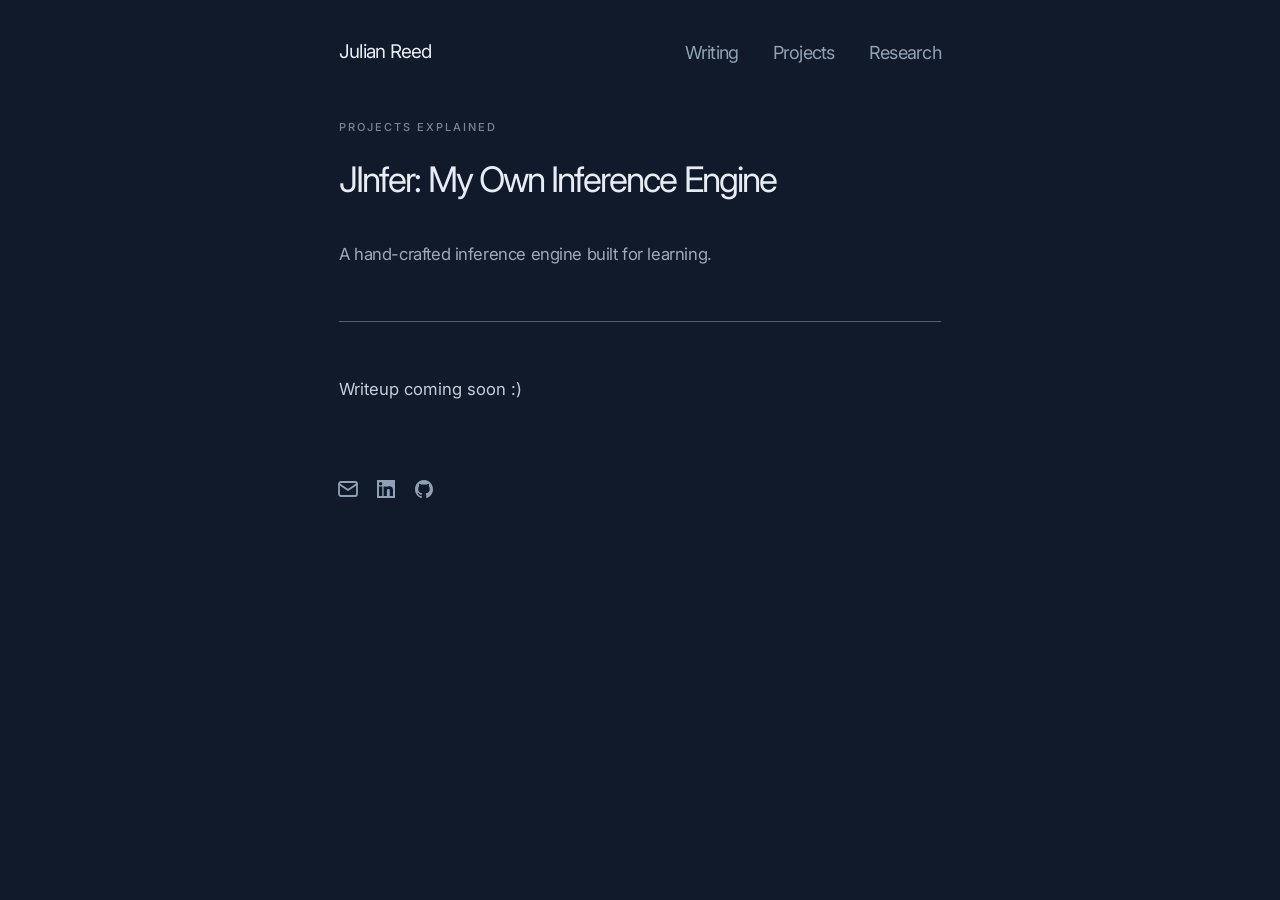
==== jinfer.html @ f8c4f3f0 "add jinfer article page, placeholder contents for now" ====
<!doctype html>
<html lang="en">
<head>
<meta charset="UTF-8">
<meta name="viewport" content="width=device-width, initial-scale=1.0">
<meta name="description" content="JInfer: My Own Inference Engine by Julian Reed.">
<title>JInfer: My Own Inference Engine — Julian Reed</title>
<link rel="icon" type="image/jpeg" href="/public/favicon-light.jpg" media="(prefers-color-scheme: light)">
<link rel="icon" type="image/jpeg" href="/public/favicon-dark.jpg" media="(prefers-color-scheme: dark)">
<link rel="stylesheet" href="/styles.css">
</head>
<body class="inner-page article-page">
<header class="site-header shell">
<a class="wordmark" href="/">Julian Reed</a>
<nav class="site-nav" aria-label="Primary navigation">
<a href="/">Home</a>
<a href="/projects.html">Projects</a>
<a href="/research.html">Research</a>
<a href="/writing.html">Writing</a>
</nav>
</header>
<main class="article shell">
<article>
<div class="article-kicker">PROJECTS EXPLAINED</div>
<h1>JInfer: My Own Inference Engine</h1>
<p class="article-dek">A hand-crafted inference engine built for learning.</p>
<div class="article-rule"></div>
<div class="article-body">
<p>Writeup coming soon :)</p>
</div>
</article>
</main>
<footer class="site-footer shell">
<div class="social-links" aria-label="Social links">
<a href="mailto:julianreedpro@gmail.com" aria-label="Email Julian Reed">
<svg aria-hidden="true" viewBox="0 0 24 24" fill="none" stroke="currentColor" stroke-width="1.8" stroke-linecap="round" stroke-linejoin="round"><rect x="3" y="5" width="18" height="14" rx="2"/><path d="m3 7 9 6 9-6"/></svg>
</a>
<a href="https://www.linkedin.com/in/juliantreed/" aria-label="LinkedIn profile">
<svg aria-hidden="true" viewBox="0 0 24 24" fill="currentColor"><path d="M5.2 8.1H2.1V21h3.1V8.1ZM3.65 3A1.85 1.85 0 1 0 3.65 6.7 1.85 1.85 0 0 0 3.65 3ZM21.9 13.6c0-3.88-2.07-5.69-4.83-5.69-2.23 0-3.22 1.23-3.78 2.09V8.1h-3.1V21h3.1v-6.39c0-1.68.32-3.31 2.4-3.31 2.05 0 2.08 1.93 2.08 3.42V21h3.1v-7.4Z"/></svg>
</a>
<a href="https://github.com/julian-reed" aria-label="GitHub profile">
<svg aria-hidden="true" viewBox="0 0 24 24" fill="currentColor"><path d="M12 2.5a9.5 9.5 0 0 0-3 18.51c.48.09.65-.21.65-.46v-1.67c-2.64.58-3.2-1.12-3.2-1.12-.43-1.1-1.05-1.4-1.05-1.4-.86-.59.07-.58.07-.58.95.07 1.45.98 1.45.98.85 1.45 2.23 1.03 2.78.79.09-.62.33-1.03.6-1.27-2.11-.24-4.33-1.05-4.33-4.7 0-1.04.37-1.88.98-2.54.34.3.64.87.64 1.76v2.61c0 .25.17.55.66.46A9.5 9.5 0 0 0 12 2.5Z"/></svg>
</a>
</div>
</footer>
</body>
</html>
---- styles.css ----
@import url('https://fonts.googleapis.com/css2?family=Inter:wght@400;500;800&display=swap');

:root { --ink:#e7edf5; --muted:#91a1b5; --line:#29384c; --paper:#101a2a; --accent:#c7d4e5; }
* { box-sizing:border-box; }
html { background:var(--paper); color:var(--ink); overflow-y:scroll; }
body { margin:0; min-width:320px; font-family:'Inter', Arial, sans-serif; font-size:13.75px; line-height:1.5; background:var(--paper); }
a { color:inherit; text-decoration:none; }
a:focus-visible { outline:2px solid var(--ink); outline-offset:5px; }
.home-copy a { text-decoration:underline; text-decoration-thickness:1px; text-underline-offset:2px; }
.shell { width:min(602px, calc(100% - 120px)); margin-inline:auto; }
.site-header { display:flex; align-items:center; justify-content:space-between; padding-top:38px; }
.wordmark { font-size:18.90625px; letter-spacing:-.04em; }
.site-nav { display:flex; gap:34px; color:var(--muted); font-size:18.046875px; letter-spacing:-.04em; }
.site-nav a[href="/"] { display:none; }
.site-nav a[href="/writing.html"] { order:1; }
.site-nav a[href="/projects.html"] { order:2; }
.site-nav a[href="/research.html"] { order:3; }
.site-nav a:hover { color:var(--ink); }
.home { padding-top:45.33px; padding-bottom:51px; }
.home-image { width:100%; max-width:100%; margin:0 auto; }
.home-image img { display:block; width:100%; aspect-ratio:1.77 / 1; object-fit:cover; }
.home-copy { max-width:100%; padding-top:42px; color:#cbd8e8; font-size:14.4375px; line-height:1.48; letter-spacing:-.025em; }
.home-copy p { margin:0 0 38px; }
.home-copy p:last-child { margin-bottom:0; }
.site-footer { display:flex; justify-content:flex-start; color:var(--muted); font-size:10.3125px; padding-bottom:30px; }
.social-links { display:flex; align-items:center; gap:20px; }
.social-links a { display:flex; color:var(--muted); }
.social-links { flex-direction:row; flex-wrap:nowrap; }
.social-links svg { width:18px; height:18px; }
.social-links a[href^="mailto:"] svg { transform:scale(1.33); }
.social-links a[href="https://www.linkedin.com/in/juliantreed/"] { width:18px; height:18px; background-color:currentColor; -webkit-mask:url('/linkedin_svg.svg') center / contain no-repeat; mask:url('/linkedin_svg.svg') center / contain no-repeat; }
.social-links a[href="https://www.linkedin.com/in/juliantreed/"] { -webkit-mask-size:165%; mask-size:165%; }
.social-links a[href="https://www.linkedin.com/in/juliantreed/"] svg { display:none; }
.social-links a[href="https://github.com/julian-reed"] { width:18px; height:18px; background-color:currentColor; -webkit-mask:url('/github%20svg.svg') center / contain no-repeat; mask:url('/github%20svg.svg') center / contain no-repeat; }
.social-links a[href="https://github.com/julian-reed"] svg { display:none; }
.social-links a:hover { color:var(--ink); }
.page { padding-top:45.33px; padding-bottom:58.5px; max-width:100%; }
.page-intro { display:grid; grid-template-columns:1fr 2fr; gap:30px; padding-bottom:54px; border-bottom:1px solid var(--line); }
.inner-page .page-intro { border-bottom:1px solid rgb(231 237 245 / 50%); }
.page-intro > * { display:none; }
.inner-page .page-intro { display:block; }
.inner-page .page-intro { display:none; }
.page-intro::before { color:#cbd8e8; font-size:14.4375px; line-height:1.48; letter-spacing:-.025em; }
.projects-page .page-intro::before { content:"Some of the fun things I've worked on!"; }
.writing-page .page-intro::before { content:"Technical breakdowns of various things I find interesting. A lot of inference related content coming soon!"; }
.research-page .page-intro::before { content:"Formal publications I've contributed to."; }
.research-page .page-intro::after { content:"* indicates equal contribution"; display:block; color:var(--muted); font-size:12.890625px; line-height:1.48; margin-top:4px; }
h1, h2 { font-weight:400; letter-spacing:-.055em; }
h1 { font-size:clamp(29.21875px, 4.296875vw, 44.6875px); margin:0; }
.intro-copy { color:#b8c7d9; font-size:12.890625px; line-height:1.7; max-width:500px; margin:28px 0 0; }
.entries { margin-top:0; }
.entry { display:grid; grid-template-columns:150px 1fr; gap:30px; min-height:150px; padding:0; border-bottom:1px solid var(--line); align-items:center; }
.inner-page .entry { border-bottom:1px solid rgb(231 237 245 / 50%); }
.inner-page .entry:last-child { border-bottom:0; }
.entry-year { color:var(--muted); font-size:10.3125px; padding-top:4px; }
.entry-image { width:150px; height:150px; margin:8px 0; justify-self:center; align-self:center; }
.placeholder-image { display:flex; align-items:center; justify-content:center; color:var(--muted); font-size:10.3125px; text-align:center; }
.logo-image { width:75px; height:75px; }
.mamba-image { width:112.5px; height:112.5px; }
.image-expand { display:block; width:100%; height:100%; padding:0; border:0; background:none; cursor:zoom-in; }
.entry-image img { display:block; width:100%; height:100%; aspect-ratio:1; object-fit:cover; }
.logo-image img { object-fit:contain; }
.image-modal { position:fixed; inset:0; z-index:10; display:flex; align-items:center; justify-content:center; padding:5vh 5vw; background:rgb(16 26 42 / 92%); }
.image-modal[hidden] { display:none; }
.image-modal img { max-width:90vw; max-height:90vh; object-fit:contain; }
.image-modal-close { position:absolute; top:18px; right:24px; color:var(--ink); border:0; background:transparent; font:inherit; font-size:40px; line-height:1; cursor:pointer; }
body.modal-open { overflow:hidden; }
.entry h2 { font-size:17.1875px; line-height:1.25; margin:0 0 9px; }
.entry-title-link { text-decoration:underline; text-decoration-thickness:1px; text-underline-offset:4px; }
.entry-title-link:hover { color:var(--accent); }
.entry p { color:#aebed2; max-width:520px; margin:0; line-height:1.7; font-size:12.890625px; }
.entry-meta { color:var(--muted); font-size:10.3125px; margin-top:12px; }
.entry-meta a + a { margin-left:4ch; }
.research-page .entry { grid-template-columns:1fr; padding:24px 0; }
.research-page .entry-year { display:none; }
.research-page .entry > div:last-child { display:flex; flex-direction:column; }
.research-page .entry h2 { order:1; }
.research-page .entry-meta { order:2; margin-top:0; margin-bottom:12px; }
.research-page .entry-meta { font-size:12.890625px; }
.research-page .entry-code { order:4; margin-top:12px; margin-bottom:0; font-size:10.3125px; }
.research-page .entry-meta b { font-weight:800; }
.research-page .entry p { order:3; }
.article { padding-top:53px; padding-bottom:78px; }
.article article { max-width:100%; }
.article-kicker { color:#7b8496; font-size:11px; font-weight:500; letter-spacing:.18em; }
.article h1 { color:#e7edf5; font-size:35.1875px; line-height:1.12; margin:24.5px 0 42px; }
.article-dek { color:#9da9ba; font-size:16.6875px; line-height:1.48; letter-spacing:-.025em; max-width:100%; margin:0; }
.article-rule { border-top:1px solid rgb(231 237 245 / 32%); margin:55px 0; }
.article-body { max-width:100%; color:#c4cfdd; font-size:16.6875px; line-height:1.5; letter-spacing:0; }
.article-body p { margin:0 0 28px; }
.article-body p:last-child { margin-bottom:0; }
@media (max-width:700px) { .article { padding-top:38px; padding-bottom:58px; } .article h1 { margin:24.5px 0 30px; } .article-rule { margin:42px 0 54px; } }
@media (max-width:700px) { .shell { width:min(100% - 45px, 1024px); } .site-header { align-items:flex-start; gap:22px; } .wordmark, .site-nav { font-size:17.1875px; } .site-nav { gap:18px; flex-wrap:wrap; justify-content:flex-end; } .home { padding-top:36px; padding-bottom:45px; } .home-copy { padding-top:38px; font-size:15.125px; } .page-intro::before { font-size:15.125px; } .home-copy p { margin-bottom:38px; } .site-footer { margin-top:20px; } .page { padding-top:36px; padding-bottom:58.5px; } .page-intro { grid-template-columns:1fr; gap:12px; padding-bottom:42px; } .intro-copy { margin-top:10px; } .entry { grid-template-columns:1fr; gap:8px; } .projects-page .entry-image { width:150px; } .projects-page .logo-image { width:75px; height:75px; } .projects-page .mamba-image { width:112.5px; height:112.5px; } .research-page .entry { grid-template-columns:1fr; gap:14px; } .research-page .entry-year { width:100%; height:180px; } }
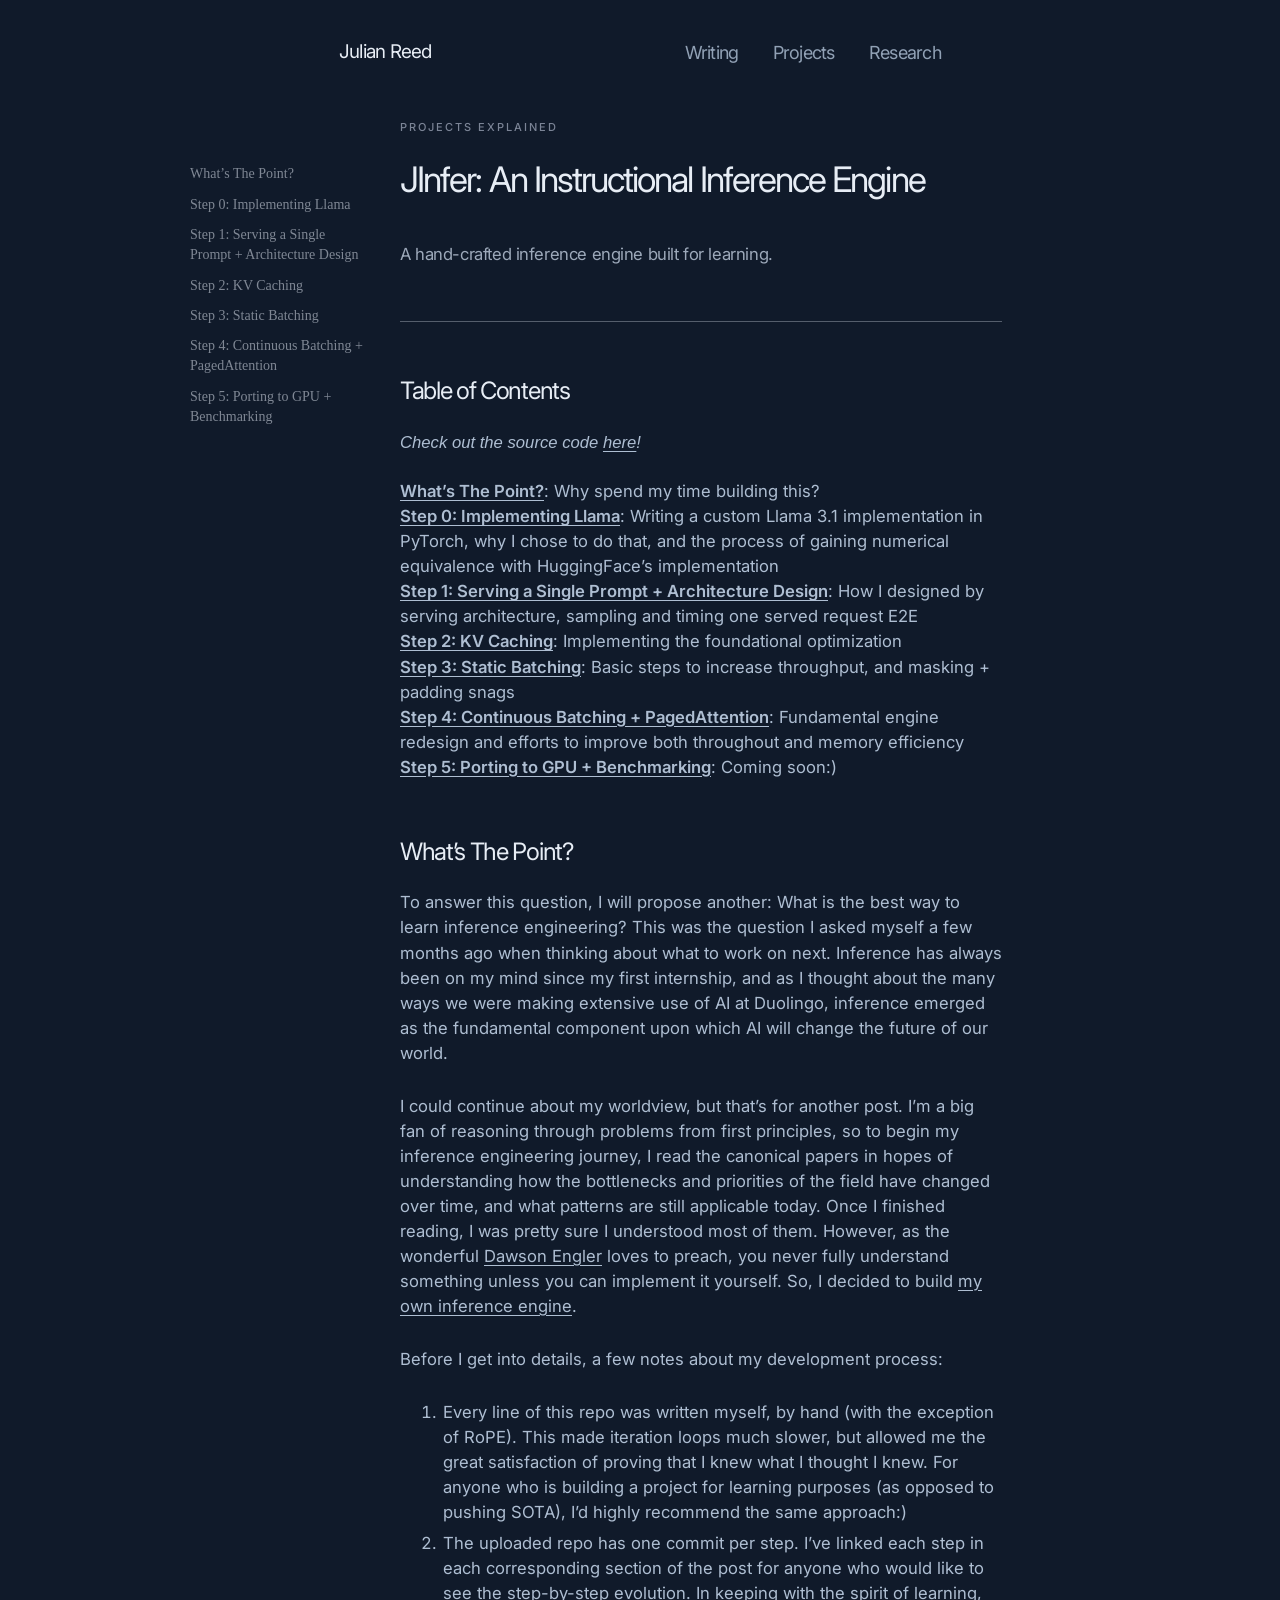
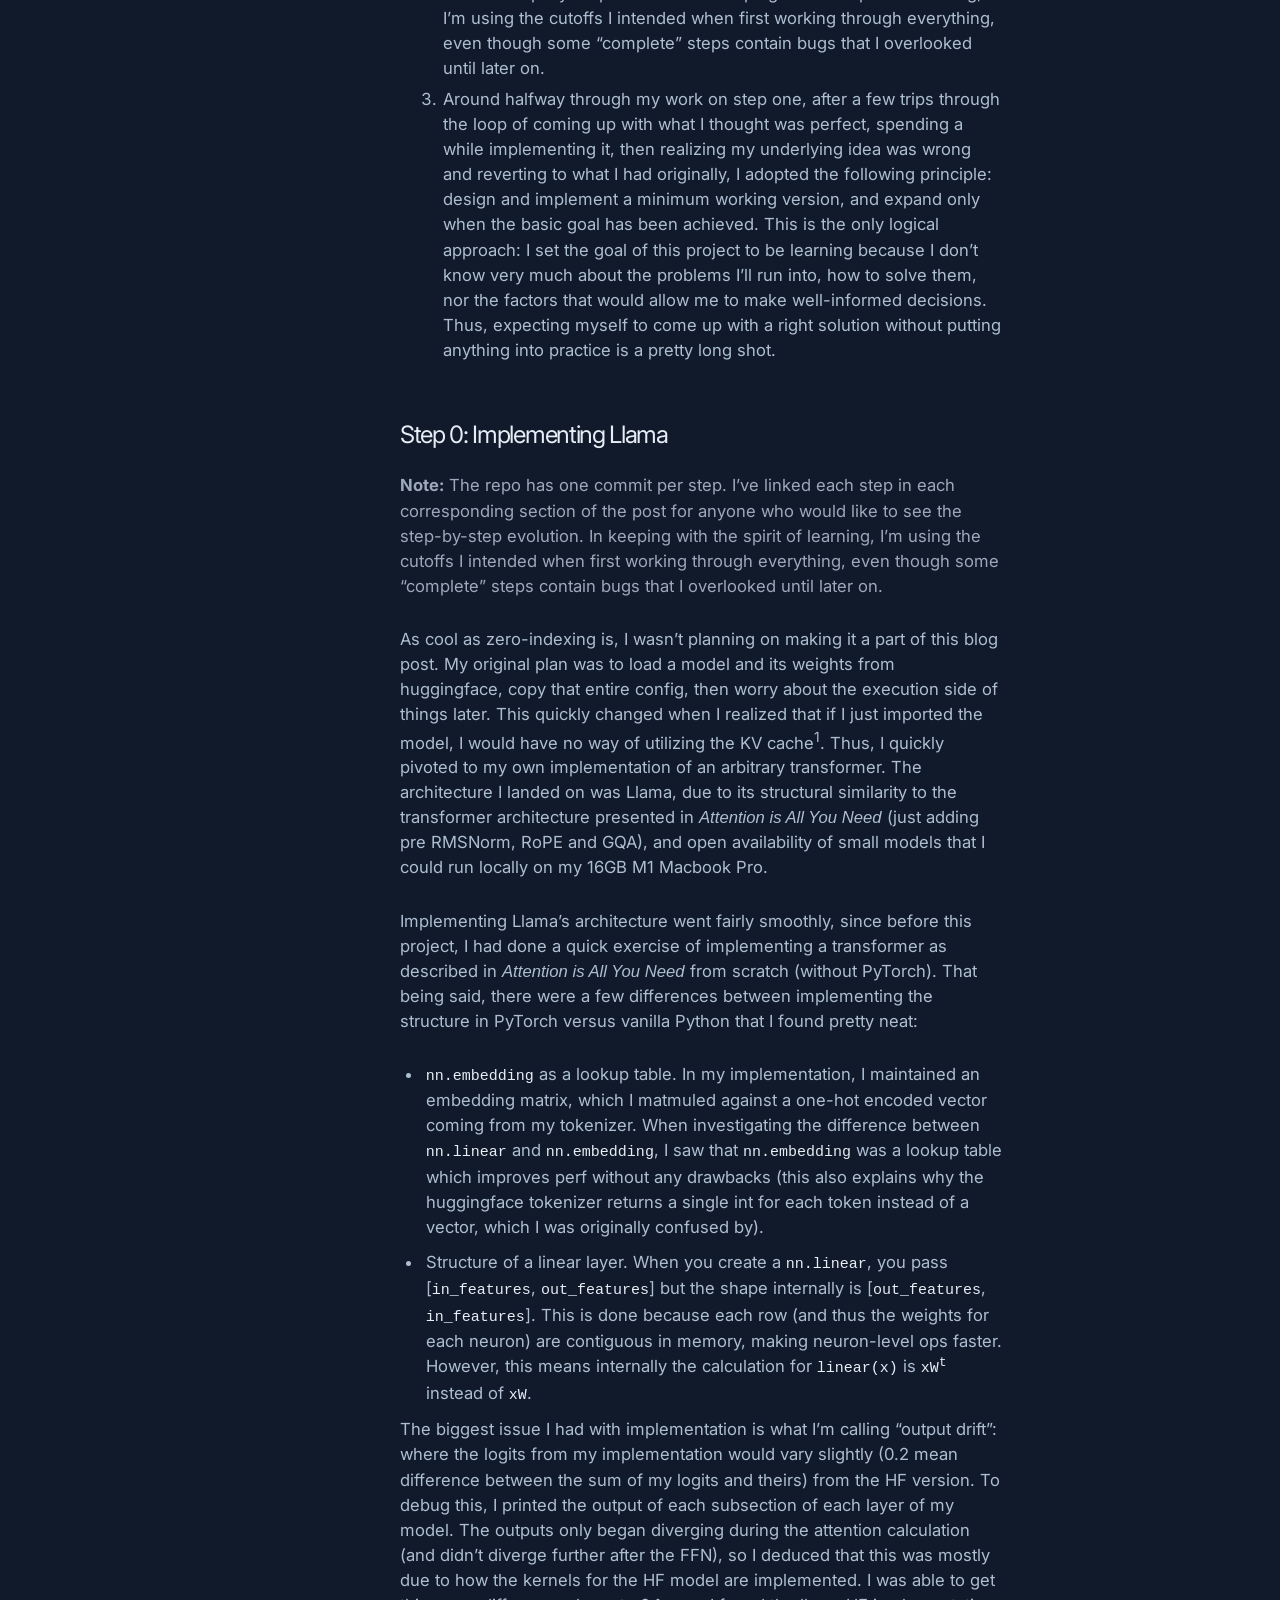
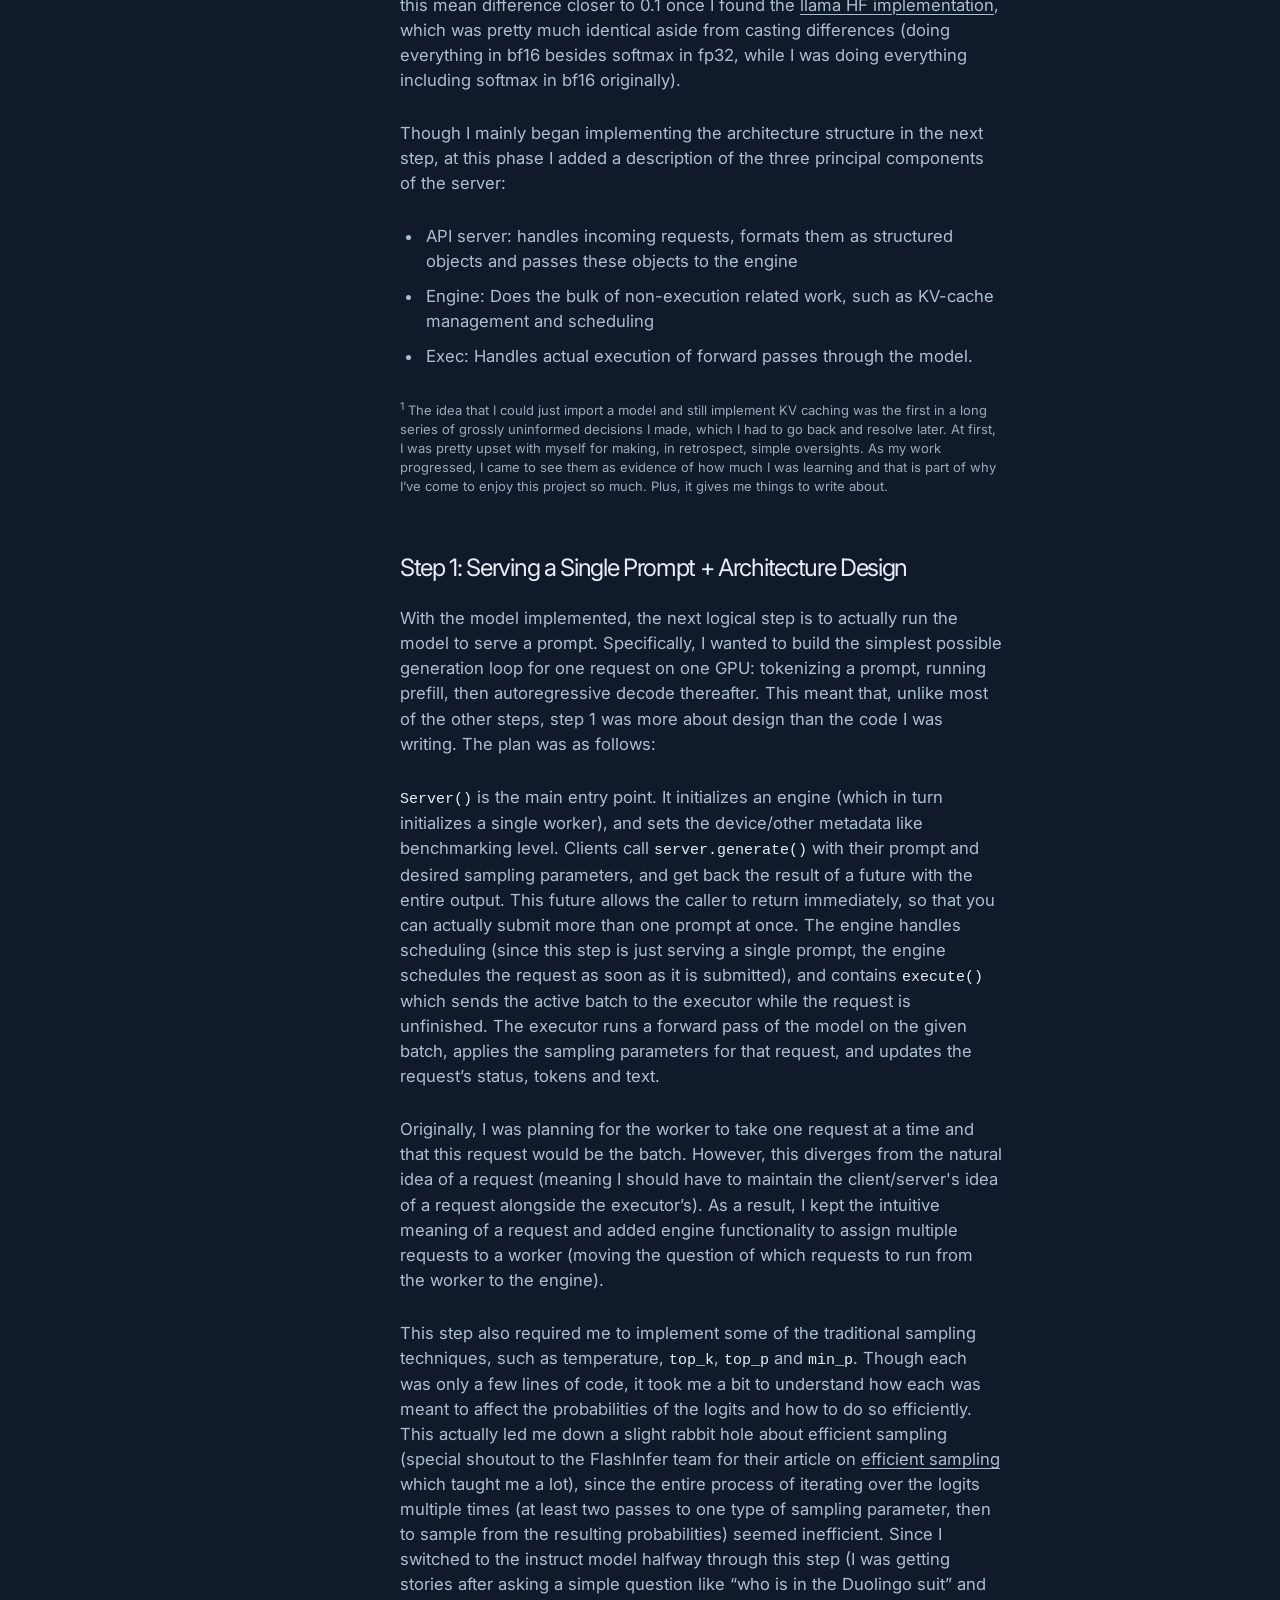
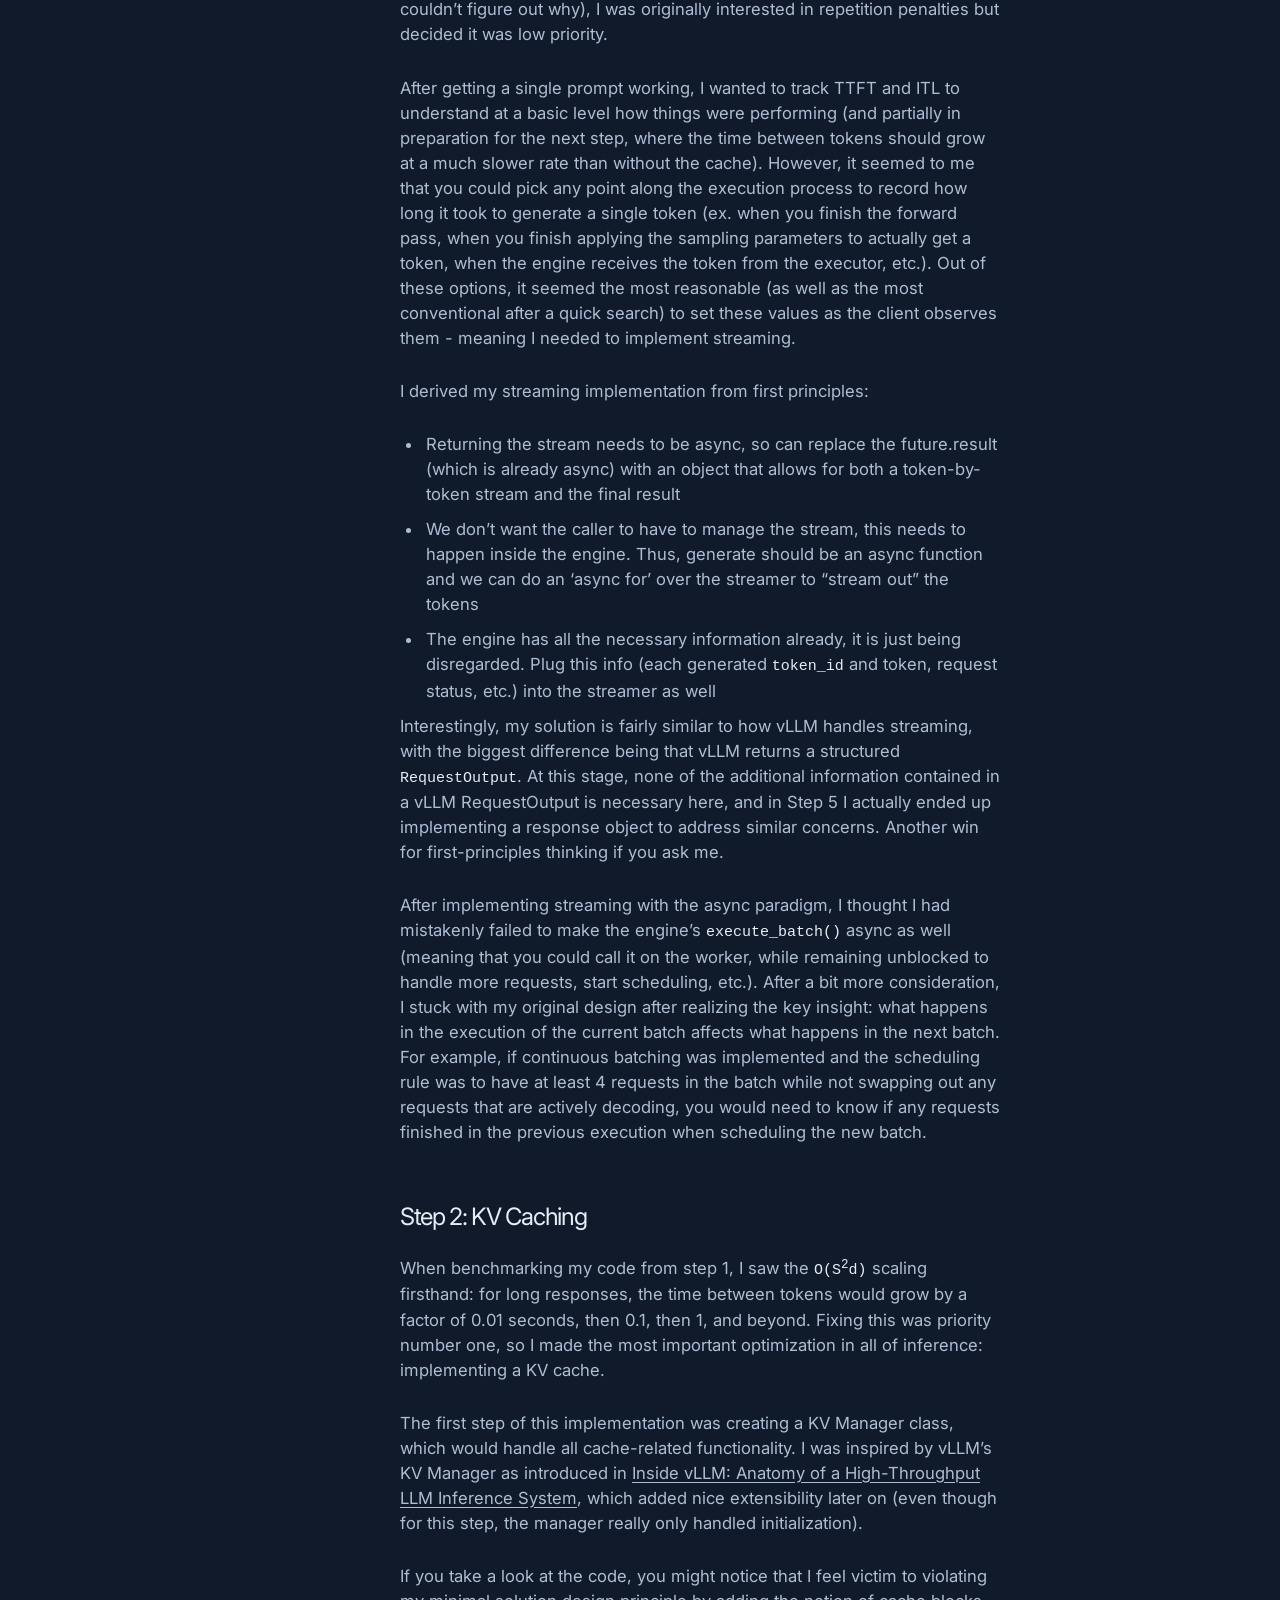
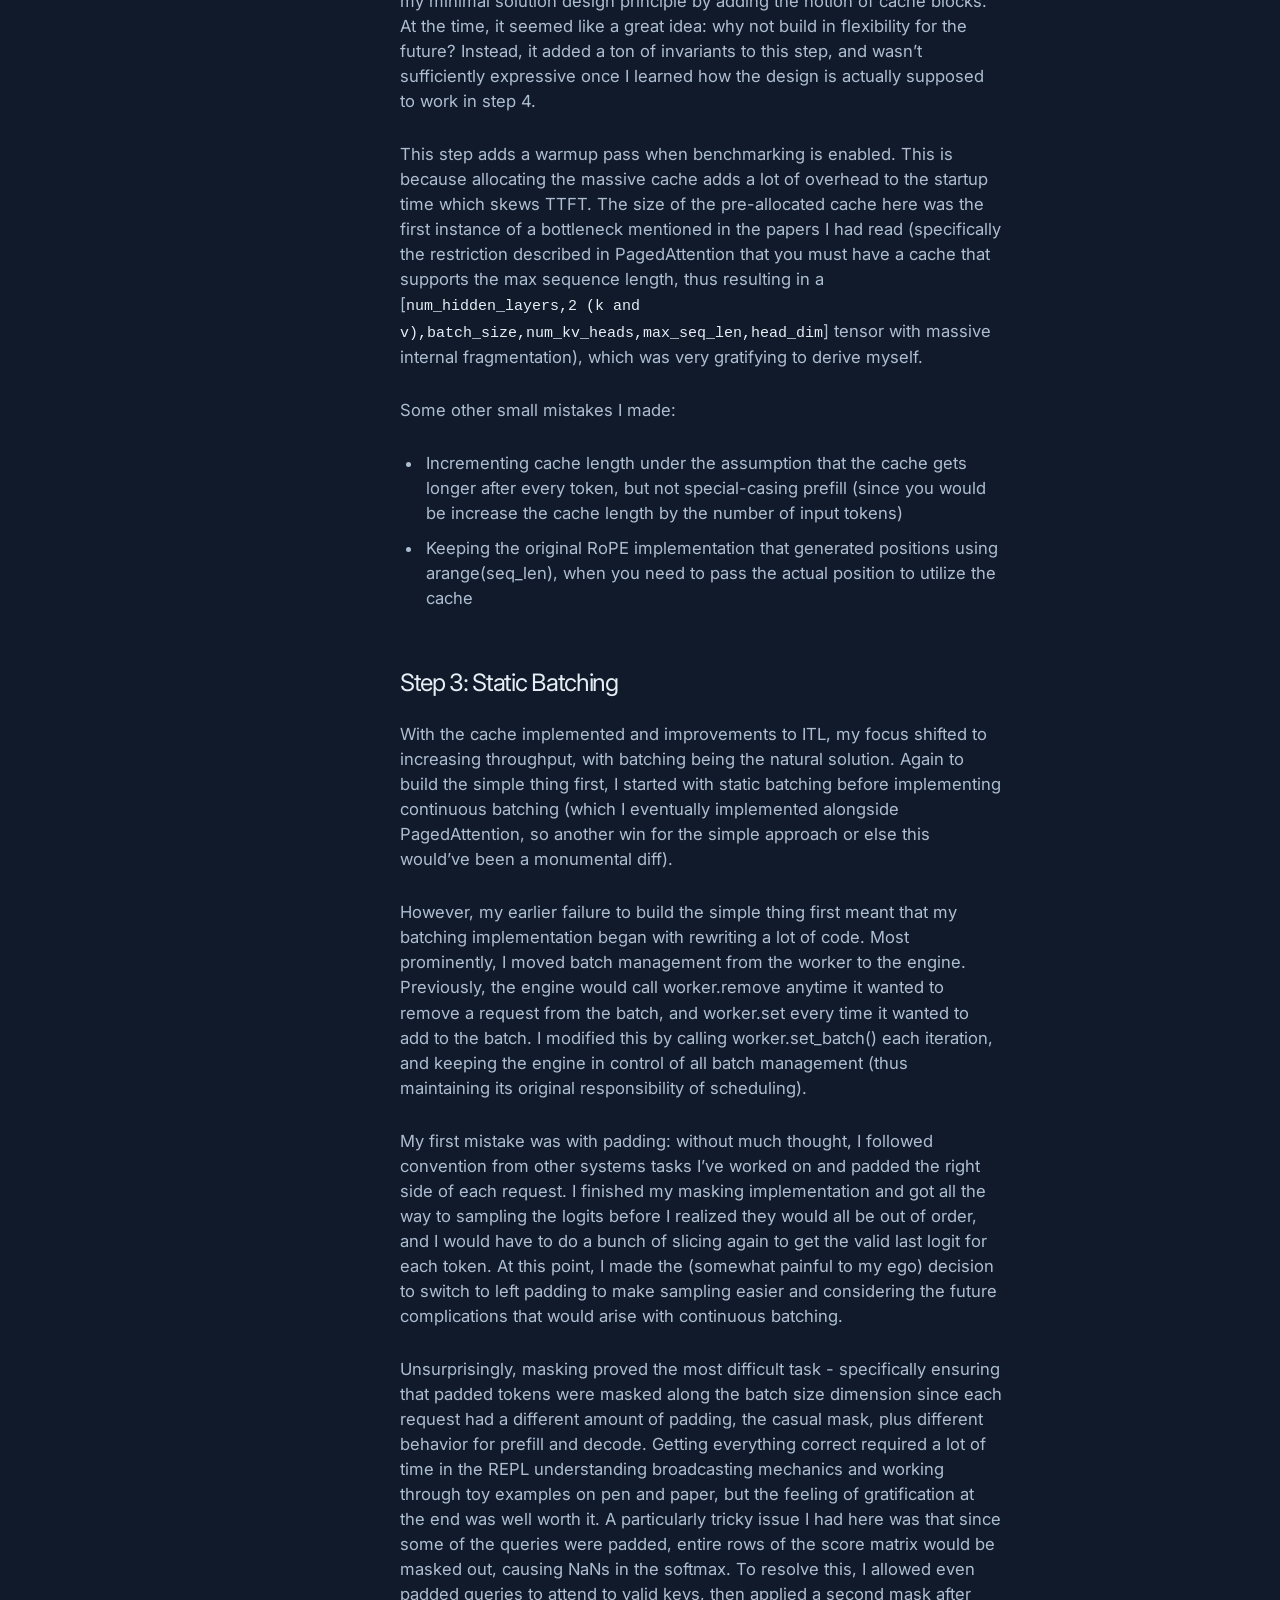
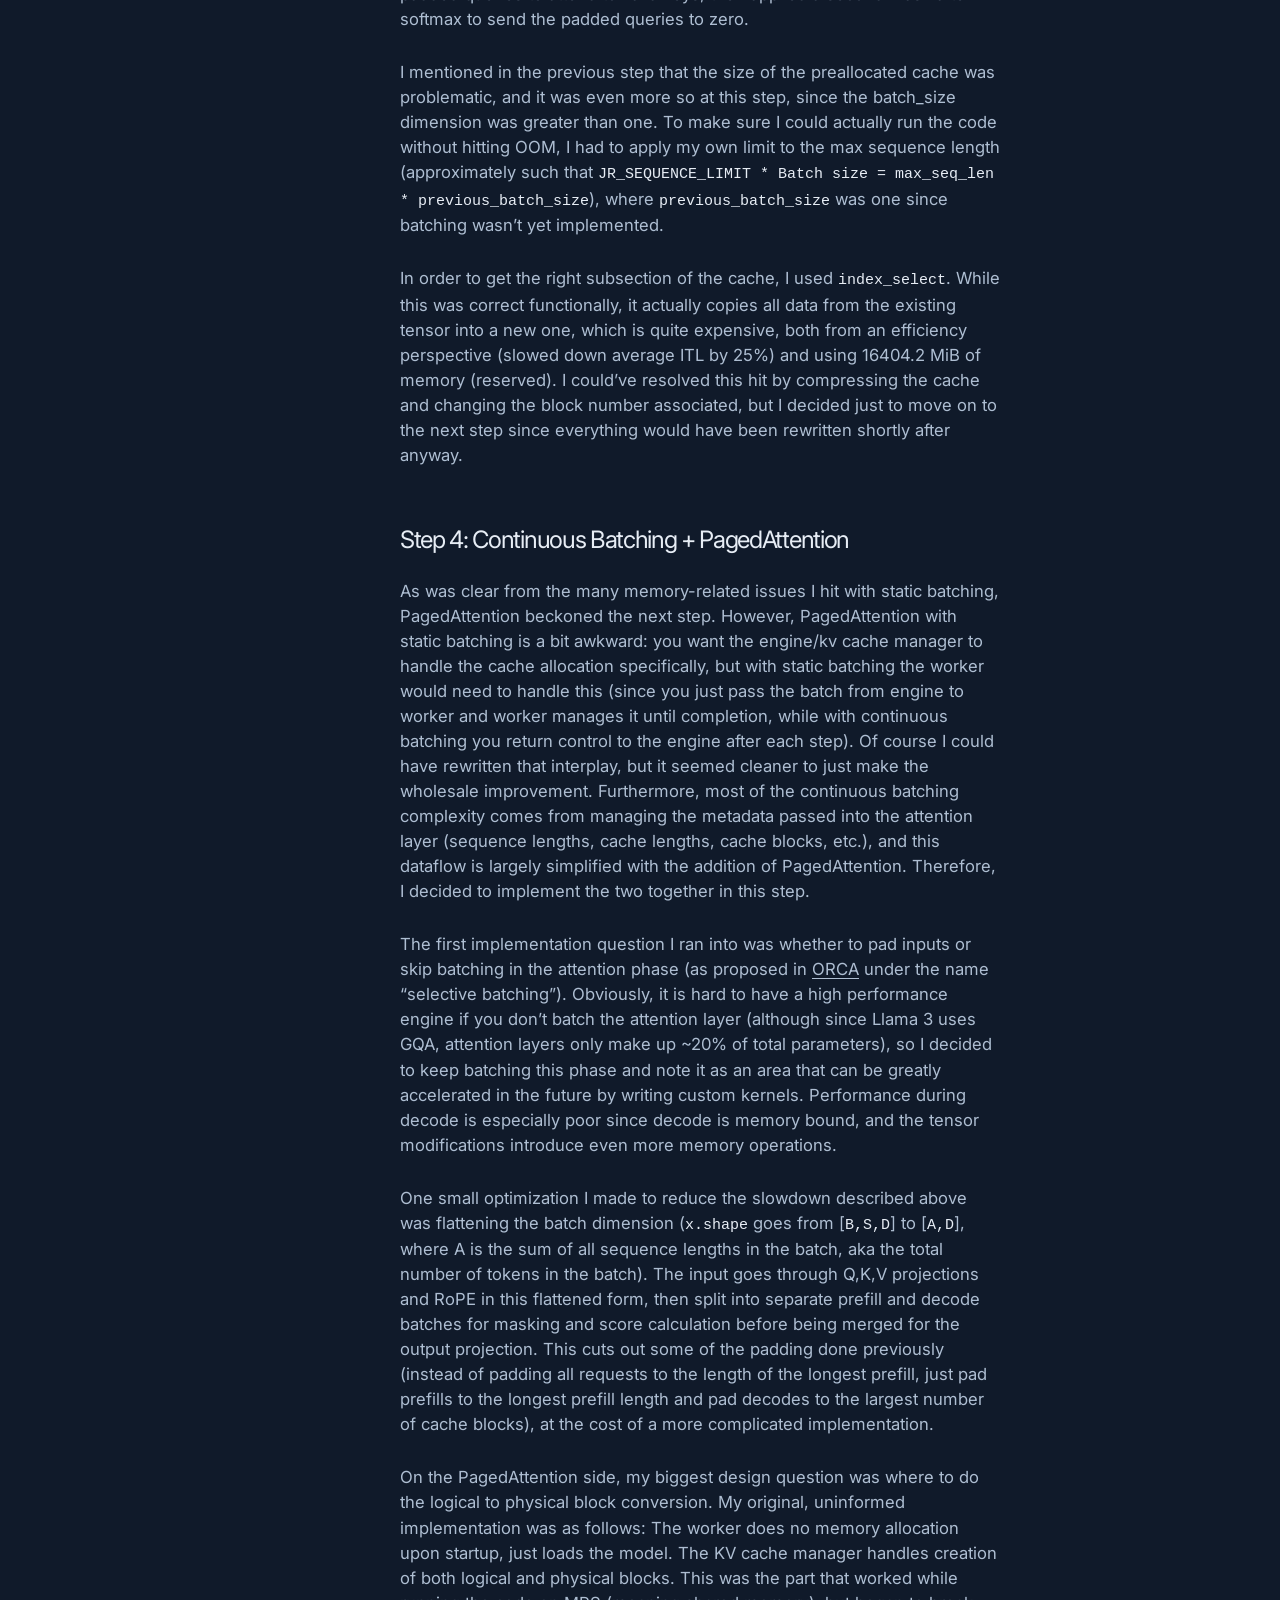
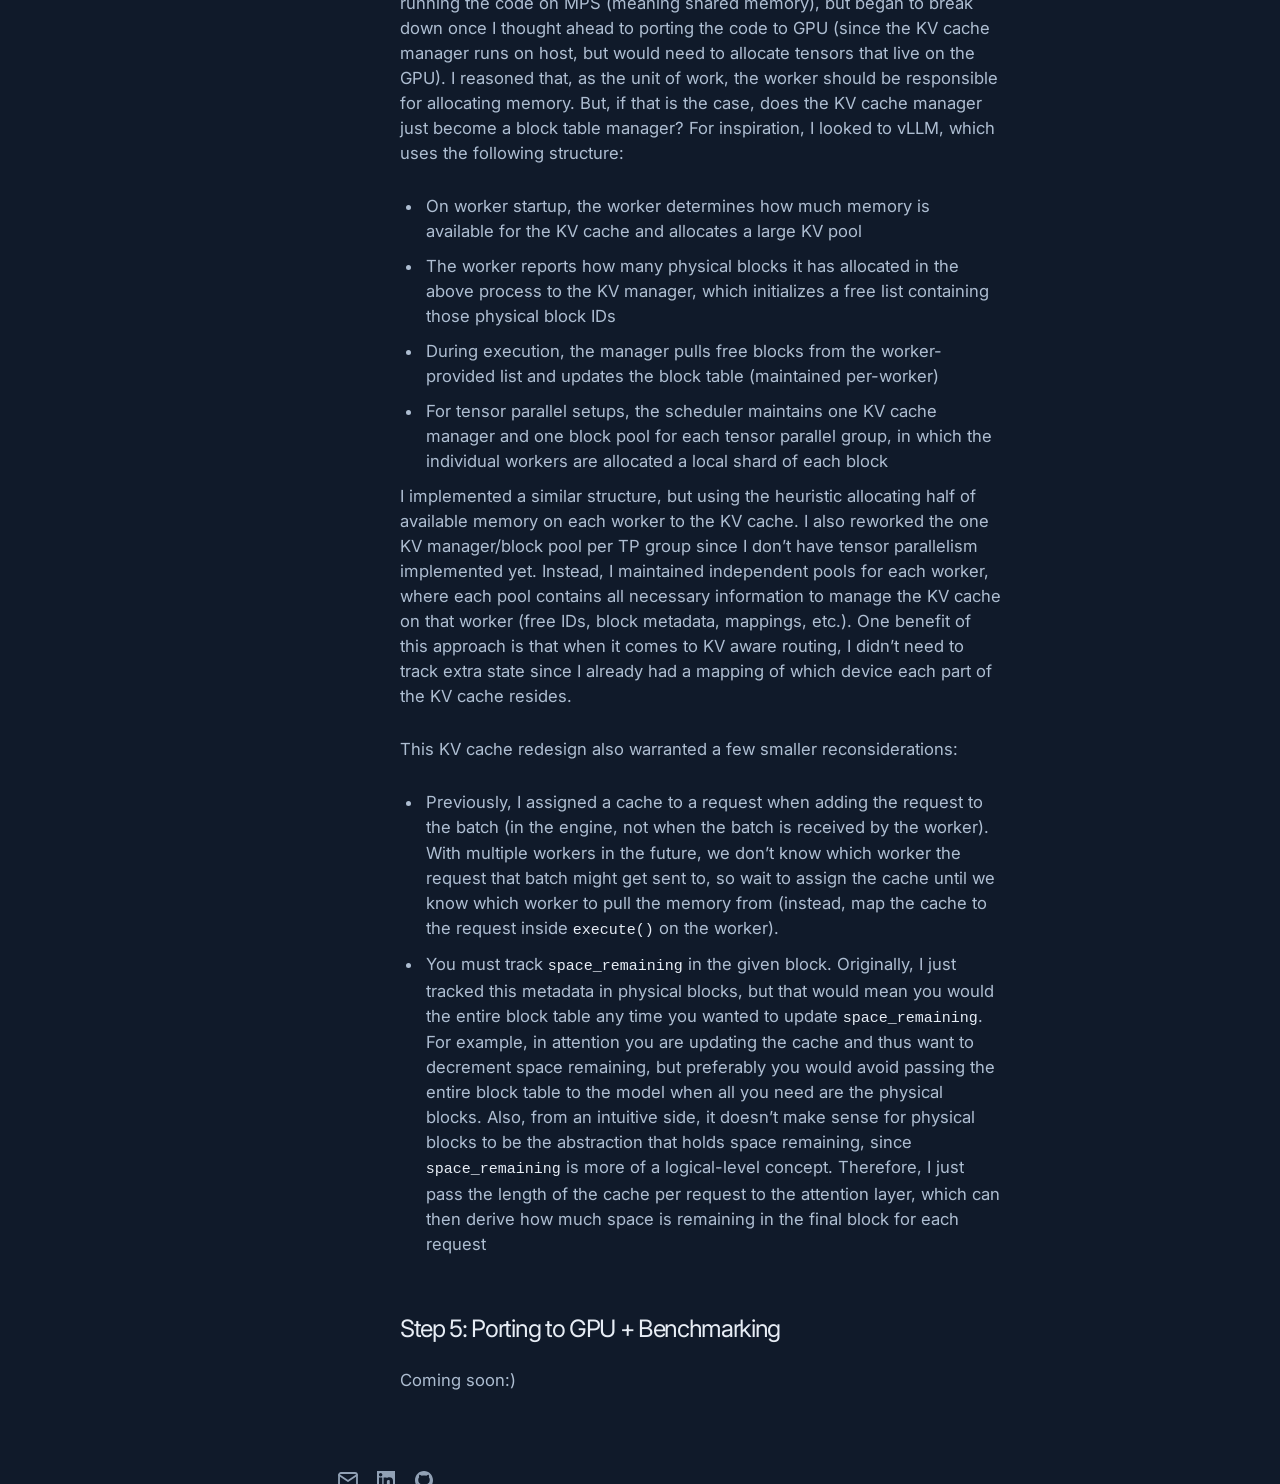
==== commit 3d14ba27: "Add JInfer blog post" ====
--- a/jinfer.html
+++ b/jinfer.html
@@ -20,15 +20,147 @@
 </nav>
 </header>
 <main class="article shell">
+<div class="article-layout">
+<aside class="article-toc" aria-label="Article sections">
+<nav>
+<a href="#point">What’s The Point?</a>
+<a href="#step-0">Step 0: Implementing Llama</a>
+<a href="#step-1">Step 1: Serving a Single Prompt + Architecture Design</a>
+<a href="#step-2">Step 2: KV Caching</a>
+<a href="#step-3">Step 3: Static Batching</a>
+<a href="#step-4">Step 4: Continuous Batching + PagedAttention</a>
+<a href="#step-5">Step 5: Porting to GPU + Benchmarking</a>
+</nav>
+</aside>
 <article>
 <div class="article-kicker">PROJECTS EXPLAINED</div>
-<h1>JInfer: My Own Inference Engine</h1>
+<h1>JInfer: An Instructional Inference Engine</h1>
 <p class="article-dek">A hand-crafted inference engine built for learning.</p>
 <div class="article-rule"></div>
 <div class="article-body">
-<p>Writeup coming soon :)</p>
+<h2>Table of Contents</h2>
+<nav class="article-toc-main" aria-label="Article table of contents">
+<p class="article-source-note"><em>Check out the source code <a href="https://github.com/julian-reed/JInfer">here</a>!</em></p>
+<ul>
+<li><a href="#point">What’s The Point?</a>: Why spend my time building this?</li>
+</ul>
+<ul>
+<li><a href="#step-0">Step 0: Implementing Llama</a>: Writing a custom Llama 3.1 implementation in PyTorch, why I chose to do that, and the process of gaining numerical equivalence with HuggingFace’s implementation</li>
+</ul>
+<ul>
+<li><a href="#step-1">Step 1: Serving a Single Prompt + Architecture Design</a>: How I designed by serving architecture, sampling and timing one served request E2E</li>
+</ul>
+<ul>
+<li><a href="#step-2">Step 2: KV Caching</a>: Implementing the foundational optimization</li>
+</ul>
+<ul>
+<li><a href="#step-3">Step 3: Static Batching</a>: Basic steps to increase throughput, and masking + padding snags</li>
+</ul>
+<ul>
+<li><a href="#step-4">Step 4: Continuous Batching + PagedAttention</a>: Fundamental engine redesign and efforts to improve both throughout and memory efficiency</li>
+</ul>
+<ul>
+<li><a href="#step-5">Step 5: Porting to GPU + Benchmarking</a>: Coming soon:)</li>
+</ul>
+</nav>
+<h2 id="point">What’s The Point?</h2>
+<p>To answer this question, I will propose another: What is the best way to learn inference engineering? This was the question I asked myself a few months ago when thinking about what to work on next. Inference has always been on my mind since my first internship, and as I thought about the many ways we were making extensive use of AI at Duolingo, inference emerged as the fundamental component upon which AI will change the future of our world.</p>
+<p>I could continue about my worldview, but that’s for another post. I’m a big fan of reasoning through problems from first principles, so to begin my inference engineering journey, I read the canonical papers in hopes of understanding how the bottlenecks and priorities of the field have changed over time, and what patterns are still applicable today. Once I finished reading, I was pretty sure I understood most of them. However, as the wonderful <a href="https://web.stanford.edu/~engler/">Dawson Engler</a> loves to preach, you never fully understand something unless you can implement it yourself. So, I decided to build <a href="https://github.com/julian-reed/JInfer">my own inference engine</a>.</p>
+<p>Before I get into details, a few notes about my development process:</p>
+<ol>
+<li>Every line of this repo was written myself, by hand (with the exception of RoPE). This made iteration loops much slower, but allowed me the great satisfaction of proving that I knew what I thought I knew. For anyone who is building a project for learning purposes (as opposed to pushing SOTA), I’d highly recommend the same approach:)</li>
+<li>The uploaded repo has one commit per step. I’ve linked each step in each corresponding section of the post for anyone who would like to see the step-by-step evolution. In keeping with the spirit of learning, I’m using the cutoffs I intended when first working through everything, even though some “complete” steps contain bugs that I overlooked until later on.</li>
+<li>Around halfway through my work on step one, after a few trips through the loop of coming up with what I thought was perfect, spending a while implementing it, then realizing my underlying idea was wrong and reverting to what I had originally, I adopted the following principle: design and implement a minimum working version, and expand only when the basic goal has been achieved. This is the only logical approach: I set the goal of this project to be learning because I don’t know very much about the problems I’ll run into, how to solve them, nor the factors that would allow me to make well-informed decisions. Thus, expecting myself to come up with a right solution without putting anything into practice is a pretty long shot.</li>
+</ol>
+<h2 id="step-0"><a href="https://github.com/julian-reed/Jinfer/tree/3e228834490819e3a0689a6d8cd0fa472a2a0fa5">Step 0: Implementing Llama</a></h2>
+<p class="article-note"><strong>Note:</strong> The repo has one commit per step. I’ve linked each step in each corresponding section of the post for anyone who would like to see the step-by-step evolution. In keeping with the spirit of learning, I’m using the cutoffs I intended when first working through everything, even though some “complete” steps contain bugs that I overlooked until later on.</p>
+<p>As cool as zero-indexing is, I wasn’t planning on making it a part of this blog post. My original plan was to load a model and its weights from huggingface, copy that entire config, then worry about the execution side of things later. This quickly changed when I realized that if I just imported the model, I would have no way of utilizing the KV cache<sup>1</sup>. Thus, I quickly pivoted to my own implementation of an arbitrary transformer. The architecture I landed on was Llama, due to its structural similarity to the transformer architecture presented in <em>Attention is All You Need</em> (just adding pre RMSNorm, RoPE and GQA), and open availability of small models that I could run locally on my 16GB M1 Macbook Pro.</p>
+<p>Implementing Llama’s architecture went fairly smoothly, since before this project, I had done a quick exercise of implementing a transformer as described in <em>Attention is All You Need</em> from scratch (without PyTorch). That being said, there were a few differences between implementing the structure in PyTorch versus vanilla Python that I found pretty neat:</p>
+<ul>
+<li><code>nn.embedding</code> as a lookup table. In my implementation, I maintained an embedding matrix, which I matmuled against a one-hot encoded vector coming from my tokenizer. When investigating the difference between <code>nn.linear</code> and <code>nn.embedding</code>, I saw that <code>nn.embedding</code> was a lookup table which improves perf without any drawbacks (this also explains why the huggingface tokenizer returns a single int for each token instead of a vector, which I was originally confused by).</li>
+</ul>
+<ul>
+<li>Structure of a linear layer. When you create a <code>nn.linear</code>, you pass [<code>in_features</code>, <code>out_features</code>] but the shape internally is [<code>out_features</code>, <code>in_features</code>]. This is done because each row (and thus the weights for each neuron) are contiguous in memory, making neuron-level ops faster. However, this means internally the calculation for <code>linear(x)</code> is <code>xW<sup>t</sup></code> instead of <code>xW</code>.</li>
+</ul>
+<p>The biggest issue I had with implementation is what I’m calling “output drift”: where the logits from my implementation would vary slightly (0.2 mean difference between the sum of my logits and theirs) from the HF version. To debug this, I printed the output of each subsection of each layer of my model. The outputs only began diverging during the attention calculation (and didn’t diverge further after the FFN), so I deduced that this was mostly due to how the kernels for the HF model are implemented. I was able to get this mean difference closer to 0.1 once I found the <a href="https://github.com/huggingface/transformers/blob/main/src/transformers/models/llama/modeling_llama.py">llama HF implementation</a>, which was pretty much identical aside from casting differences (doing everything in bf16 besides softmax in fp32, while I was doing everything including softmax in bf16 originally).</p>
+<p>Though I mainly began implementing the architecture structure in the next step, at this phase I added a description of the three principal components of the server:</p>
+<ul>
+<li>API server: handles incoming requests, formats them as structured objects and passes these objects to the engine</li>
+</ul>
+<ul>
+<li>Engine: Does the bulk of non-execution related work, such as KV-cache management and scheduling</li>
+</ul>
+<ul>
+<li>Exec: Handles actual execution of forward passes through the model.</li>
+</ul>
+<p class="article-footnote"><sup>1</sup> The idea that I could just import a model and still implement KV caching was the first in a long series of grossly uninformed decisions I made, which I had to go back and resolve later. At first, I was pretty upset with myself for making, in retrospect, simple oversights. As my work progressed, I came to see them as evidence of how much I was learning and that is part of why I’ve come to enjoy this project so much. Plus, it gives me things to write about.</p>
+<h2 id="step-1"><a href="https://github.com/julian-reed/Jinfer/tree/7625621de304f758a00c115321b154985241f213">Step 1: Serving a Single Prompt + Architecture Design</a></h2>
+<p>With the model implemented, the next logical step is to actually run the model to serve a prompt. Specifically, I wanted to build the simplest possible generation loop for one request on one GPU: tokenizing a prompt, running prefill, then autoregressive decode thereafter. This meant that, unlike most of the other steps, step 1 was more about design than the code I was writing. The plan was as follows:</p>
+<p><code>Server()</code> is the main entry point. It initializes an engine (which in turn initializes a single worker), and sets the device/other metadata like benchmarking level. Clients call <code>server.generate()</code> with their prompt and desired sampling parameters, and get back the result of a future with the entire output. This future allows the caller to return immediately, so that you can actually submit more than one prompt at once. The engine handles scheduling (since this step is just serving a single prompt, the engine schedules the request as soon as it is submitted), and contains <code>execute()</code> which sends the active batch to the executor while the request is unfinished. The executor runs a forward pass of the model on the given batch, applies the sampling parameters for that request, and updates the request’s status, tokens and text.</p>
+<p>Originally, I was planning for the worker to take one request at a time and that this request would be the batch. However, this diverges from the natural idea of a request (meaning I should have to maintain the client/server's idea of a request alongside the executor’s). As a result, I kept the intuitive meaning of a request and added engine functionality to assign multiple requests to a worker (moving the question of which requests to run from the worker to the engine).</p>
+<p>This step also required me to implement some of the traditional sampling techniques, such as temperature, <code>top_k</code>, <code>top_p</code> and <code>min_p</code>. Though each was only a few lines of code, it took me a bit to understand how each was meant to affect the probabilities of the logits and how to do so efficiently. This actually led me down a slight rabbit hole about efficient sampling (special shoutout to the FlashInfer team for their article on <a href="https://flashinfer.ai/2025/03/10/sampling.html">efficient sampling</a> which taught me a lot), since the entire process of iterating over the logits multiple times (at least two passes to one type of sampling parameter, then to sample from the resulting probabilities) seemed inefficient. Since I switched to the instruct model halfway through this step (I was getting stories after asking a simple question like “who is in the Duolingo suit” and couldn’t figure out why), I was originally interested in repetition penalties but decided it was low priority.</p>
+<p>After getting a single prompt working, I wanted to track TTFT and ITL to understand at a basic level how things were performing (and partially in preparation for the next step, where the time between tokens should grow at a much slower rate than without the cache). However, it seemed to me that you could pick any point along the execution process to record how long it took to generate a single token (ex. when you finish the forward pass, when you finish applying the sampling parameters to actually get a token, when the engine receives the token from the executor, etc.). Out of these options, it seemed the most reasonable (as well as the most conventional after a quick search) to set these values as the client observes them - meaning I needed to implement streaming.</p>
+<p>I derived my streaming implementation from first principles:</p>
+<ul>
+<li>Returning the stream needs to be async, so can replace the future.result (which is already async) with an object that allows for both a token-by-token stream and the final result</li>
+</ul>
+<ul>
+<li>We don’t want the caller to have to manage the stream, this needs to happen inside the engine. Thus, generate should be an async function and we can do an ‘async for’ over the streamer to “stream out” the tokens</li>
+</ul>
+<ul>
+<li>The engine has all the necessary information already, it is just being disregarded. Plug this info (each generated <code>token_id</code> and token, request status, etc.) into the streamer as well</li>
+</ul>
+<p>Interestingly, my solution is fairly similar to how vLLM handles streaming, with the biggest difference being that vLLM returns a structured <code>RequestOutput</code>. At this stage, none of the additional information contained in a vLLM RequestOutput is necessary here, and in Step 5 I actually ended up implementing a response object to address similar concerns. Another win for first-principles thinking if you ask me.</p>
+<p>After implementing streaming with the async paradigm, I thought I had mistakenly failed to make the engine’s <code>execute_batch()</code> async as well (meaning that you could call it on the worker, while remaining unblocked to handle more requests, start scheduling, etc.). After a bit more consideration, I stuck with my original design after realizing the key insight: what happens in the execution of the current batch affects what happens in the next batch. For example, if continuous batching was implemented and the scheduling rule was to have at least 4 requests in the batch while not swapping out any requests that are actively decoding, you would need to know if any requests finished in the previous execution when scheduling the new batch.</p>
+<h2 id="step-2"><a href="https://github.com/julian-reed/Jinfer/tree/cd0522b466e30b5201ac279169e3832b5017f6bb">Step 2: KV Caching</a></h2>
+<p>When benchmarking my code from step 1, I saw the <code>O(S<sup>2</sup>d)</code> scaling firsthand: for long responses, the time between tokens would grow by a factor of 0.01 seconds, then 0.1, then 1, and beyond. Fixing this was priority number one, so I made the most important optimization in all of inference: implementing a KV cache.</p>
+<p>The first step of this implementation was creating a KV Manager class, which would handle all cache-related functionality. I was inspired by vLLM’s KV Manager as introduced in <a href="https://www.aleksagordic.com/blog/vllm">Inside vLLM: Anatomy of a High-Throughput LLM Inference System</a>, which added nice extensibility later on (even though for this step, the manager really only handled initialization).</p>
+<p>If you take a look at the code, you might notice that I feel victim to violating my minimal solution design principle by adding the notion of cache blocks. At the time, it seemed like a great idea: why not build in flexibility for the future? Instead, it added a ton of invariants to this step, and wasn’t sufficiently expressive once I learned how the design is actually supposed to work in step 4.</p>
+<p>This step adds a warmup pass when benchmarking is enabled. This is because allocating the massive cache adds a lot of overhead to the startup time which skews TTFT. The size of the pre-allocated cache here was the first instance of a bottleneck mentioned in the papers I had read (specifically the restriction described in PagedAttention that you must have a cache that supports the max sequence length, thus resulting in a [<code>num_hidden_layers,2 (k and v),batch_size,num_kv_heads,max_seq_len,head_dim</code>] tensor with massive internal fragmentation), which was very gratifying to derive myself.</p>
+<p>Some other small mistakes I made:</p>
+<ul>
+<li>Incrementing cache length under the assumption that the cache gets longer after every token, but not special-casing prefill (since you would be increase the cache length by the number of input tokens)</li>
+</ul>
+<ul>
+<li>Keeping the original RoPE implementation that generated positions using arange(seq_len), when you need to pass the actual position to utilize the cache</li>
+</ul>
+<h2 id="step-3"><a href="https://github.com/julian-reed/Jinfer/tree/17cb7dc478a7c36a3be521d482574245a8545bbf">Step 3: Static Batching</a></h2>
+<p>With the cache implemented and improvements to ITL, my focus shifted to increasing throughput, with batching being the natural solution. Again to build the simple thing first, I started with static batching before implementing continuous batching (which I eventually implemented alongside PagedAttention, so another win for the simple approach or else this would’ve been a monumental diff).</p>
+<p>However, my earlier failure to build the simple thing first meant that my batching implementation began with rewriting a lot of code. Most prominently, I moved batch management from the worker to the engine. Previously, the engine would call worker.remove anytime it wanted to remove a request from the batch, and worker.set every time it wanted to add to the batch. I modified this by calling worker.set_batch() each iteration, and keeping the engine in control of all batch management (thus maintaining its original responsibility of scheduling).</p>
+<p>My first mistake was with padding: without much thought, I followed convention from other systems tasks I’ve worked on and padded the right side of each request. I finished my masking implementation and got all the way to sampling the logits before I realized they would all be out of order, and I would have to do a bunch of slicing again to get the valid last logit for each token. At this point, I made the (somewhat painful to my ego) decision to switch to left padding to make sampling easier and considering the future complications that would arise with continuous batching.</p>
+<p>Unsurprisingly, masking proved the most difficult task - specifically ensuring that padded tokens were masked along the batch size dimension since each request had a different amount of padding, the casual mask, plus different behavior for prefill and decode. Getting everything correct required a lot of time in the REPL understanding broadcasting mechanics and working through toy examples on pen and paper, but the feeling of gratification at the end was well worth it. A particularly tricky issue I had here was that since some of the queries were padded, entire rows of the score matrix would be masked out, causing NaNs in the softmax. To resolve this, I allowed even padded queries to attend to valid keys, then applied a second mask after softmax to send the padded queries to zero.</p>
+<p>I mentioned in the previous step that the size of the preallocated cache was problematic, and it was even more so at this step, since the batch_size dimension was greater than one. To make sure I could actually run the code without hitting OOM, I had to apply my own limit to the max sequence length (approximately such that <code>JR_SEQUENCE_LIMIT * Batch size = max_seq_len * previous_batch_size</code>), where <code>previous_batch_size</code> was one since batching wasn’t yet implemented.</p>
+<p>In order to get the right subsection of the cache, I used <code>index_select</code>. While this was correct functionally, it actually copies all data from the existing tensor into a new one, which is quite expensive, both from an efficiency perspective (slowed down average ITL by 25%) and using 16404.2 MiB of memory (reserved). I could’ve resolved this hit by compressing the cache and changing the block number associated, but I decided just to move on to the next step since everything would have been rewritten shortly after anyway.</p>
+<h2 id="step-4"><a href="https://github.com/julian-reed/Jinfer/tree/866b11e8059ce03f179f2cf3578b5e013ce02251">Step 4: Continuous Batching + PagedAttention</a></h2>
+<p>As was clear from the many memory-related issues I hit with static batching, PagedAttention beckoned the next step. However, PagedAttention with static batching is a bit awkward: you want the engine/kv cache manager to handle the cache allocation specifically, but with static batching the worker would need to handle this (since you just pass the batch from engine to worker and worker manages it until completion, while with continuous batching you return control to the engine after each step). Of course I could have rewritten that interplay, but it seemed cleaner to just make the wholesale improvement. Furthermore, most of the continuous batching complexity comes from managing the metadata passed into the attention layer (sequence lengths, cache lengths, cache blocks, etc.), and this dataflow is largely simplified with the addition of PagedAttention. Therefore, I decided to implement the two together in this step.</p>
+<p>The first implementation question I ran into was whether to pad inputs or skip batching in the attention phase (as proposed in <a href="https://www.usenix.org/conference/osdi22/presentation/yu">ORCA</a> under the name “selective batching”). Obviously, it is hard to have a high performance engine if you don’t batch the attention layer (although since Llama 3 uses GQA, attention layers only make up ~20% of total parameters), so I decided to keep batching this phase and note it as an area that can be greatly accelerated in the future by writing custom kernels. Performance during decode is especially poor since decode is memory bound, and the tensor modifications introduce even more memory operations.</p>
+<p>One small optimization I made to reduce the slowdown described above was flattening the batch dimension (<code>x.shape</code> goes from [<code>B,S,D</code>] to [<code>A,D</code>], where A is the sum of all sequence lengths in the batch, aka the total number of tokens in the batch). The input goes through Q,K,V projections and RoPE in this flattened form, then split into separate prefill and decode batches for masking and score calculation before being merged for the output projection. This cuts out some of the padding done previously (instead of padding all requests to the length of the longest prefill, just pad prefills to the longest prefill length and pad decodes to the largest number of cache blocks), at the cost of a more complicated implementation.</p>
+<p>On the PagedAttention side, my biggest design question was where to do the logical to physical block conversion. My original, uninformed implementation was as follows: The worker does no memory allocation upon startup, just loads the model. The KV cache manager handles creation of both logical and physical blocks. This was the part that worked while running the code on MPS (meaning shared memory), but began to break down once I thought ahead to porting the code to GPU (since the KV cache manager runs on host, but would need to allocate tensors that live on the GPU). I reasoned that, as the unit of work, the worker should be responsible for allocating memory. But, if that is the case, does the KV cache manager just become a block table manager? For inspiration, I looked to vLLM, which uses the following structure:</p>
+<ul>
+<li>On worker startup, the worker determines how much memory is available for the KV cache and allocates a large KV pool</li>
+</ul>
+<ul>
+<li>The worker reports how many physical blocks it has allocated in the above process to the KV manager, which initializes a free list containing those physical block IDs</li>
+</ul>
+<ul>
+<li>During execution, the manager pulls free blocks from the worker-provided list and updates the block table (maintained per-worker)</li>
+</ul>
+<ul>
+<li>For tensor parallel setups, the scheduler maintains one KV cache manager and one block pool for each tensor parallel group, in which the individual workers are allocated a local shard of each block</li>
+</ul>
+<p>I implemented a similar structure, but using the heuristic allocating half of available memory on each worker to the KV cache. I also reworked the one KV manager/block pool per TP group since I don’t have tensor parallelism implemented yet. Instead, I maintained independent pools for each worker, where each pool contains all necessary information to manage the KV cache on that worker (free IDs, block metadata, mappings, etc.). One benefit of this approach is that when it comes to KV aware routing, I didn’t need to track extra state since I already had a mapping of which device each part of the KV cache resides.</p>
+<p>This KV cache redesign also warranted a few smaller reconsiderations:</p>
+<ul>
+<li>Previously, I assigned a cache to a request when adding the request to the batch (in the engine, not when the batch is received by the worker). With multiple workers in the future, we don’t know which worker the request that batch might get sent to, so wait to assign the cache until we know which worker to pull the memory from (instead, map the cache to the request inside <code>execute()</code> on the worker).</li>
+</ul>
+<ul>
+<li>You must track <code>space_remaining</code> in the given block. Originally, I just tracked this metadata in physical blocks, but that would mean you would the entire block table any time you wanted to update <code>space_remaining</code>. For example, in attention you are updating the cache and thus want to decrement space remaining, but preferably you would avoid passing the entire block table to the model when all you need are the physical blocks. Also, from an intuitive side, it doesn’t make sense for physical blocks to be the abstraction that holds space remaining, since <code>space_remaining</code> is more of a logical-level concept. Therefore, I just pass the length of the cache per request to the attention layer, which can then derive how much space is remaining in the final block for each request</li>
+</ul>
+<h2 id="step-5">Step 5: Porting to GPU + Benchmarking</h2>
+<p>Coming soon:)</p>
 </div>
 </article>
+</div>
 </main>
 <footer class="site-footer shell">
 <div class="social-links" aria-label="Social links">
@@ -39,7 +171,7 @@
 <svg aria-hidden="true" viewBox="0 0 24 24" fill="currentColor"><path d="M5.2 8.1H2.1V21h3.1V8.1ZM3.65 3A1.85 1.85 0 1 0 3.65 6.7 1.85 1.85 0 0 0 3.65 3ZM21.9 13.6c0-3.88-2.07-5.69-4.83-5.69-2.23 0-3.22 1.23-3.78 2.09V8.1h-3.1V21h3.1v-6.39c0-1.68.32-3.31 2.4-3.31 2.05 0 2.08 1.93 2.08 3.42V21h3.1v-7.4Z"/></svg>
 </a>
 <a href="https://github.com/julian-reed" aria-label="GitHub profile">
-<svg aria-hidden="true" viewBox="0 0 24 24" fill="currentColor"><path d="M12 2.5a9.5 9.5 0 0 0-3 18.51c.48.09.65-.21.65-.46v-1.67c-2.64.58-3.2-1.12-3.2-1.12-.43-1.1-1.05-1.4-1.05-1.4-.86-.59.07-.58.07-.58.95.07 1.45.98 1.45.98.85 1.45 2.23 1.03 2.78.79.09-.62.33-1.03.6-1.27-2.11-.24-4.33-1.05-4.33-4.7 0-1.04.37-1.88.98-2.54.34.3.64.87.64 1.76v2.61c0 .25.17.55.66.46A9.5 9.5 0 0 0 12 2.5Z"/></svg>
+<svg aria-hidden="true" viewBox="0 0 24 24" fill="currentColor"><path d="M12 2.5a9.5 9.5 0 0 0-3 18.51c.48.09.65-.21.65-.46v-1.67c-2.64.58-3.2-1.12-3.2-1.12-.43-1.1-1.05-1.4-1.05-1.4-.86-.59.07-.58.07-.58.95.07 1.45.98 1.45.98.85 1.45 2.23 1.03 2.78.79.09-.62.33-1.03.6-1.27-2.11-.24-4.33-1.05-4.33-4.7 0-1.04.37-1.88.98-2.54.34.3.64.87.64 1.76v2.61c0.25.17.55.66.46A9.5 9.5 0 0 0 12 2.5Z"/></svg>
 </a>
 </div>
 </footer>
--- a/styles.css
+++ b/styles.css
@@ -80,14 +80,37 @@
 .research-page .entry-code { order:4; margin-top:12px; margin-bottom:0; font-size:10.3125px; }
 .research-page .entry-meta b { font-weight:800; }
 .research-page .entry p { order:3; }
-.article { padding-top:53px; padding-bottom:78px; }
-.article article { max-width:100%; }
+.article { width:min(900px, calc(100% - 120px)); padding-top:53px; padding-bottom:78px; }
+.article-layout { display:grid; grid-template-columns:180px minmax(0,602px); gap:30px; align-items:start; }
+.article-toc { position:sticky; top:32px; padding-top:45px; color:#7f8794; font-family:Georgia, 'Times New Roman', serif; font-size:14px; line-height:1.45; }
+.article-toc nav { display:flex; flex-direction:column; gap:10px; }
+.article-toc a { transition:color .15s ease; }
+.article-toc a:hover, .article-toc a:focus-visible { color:var(--ink); }
+.article-layout article { max-width:100%; }
 .article-kicker { color:#7b8496; font-size:11px; font-weight:500; letter-spacing:.18em; }
 .article h1 { color:#e7edf5; font-size:35.1875px; line-height:1.12; margin:24.5px 0 42px; }
 .article-dek { color:#9da9ba; font-size:16.6875px; line-height:1.48; letter-spacing:-.025em; max-width:100%; margin:0; }
 .article-rule { border-top:1px solid rgb(231 237 245 / 32%); margin:55px 0; }
-.article-body { max-width:100%; color:#c4cfdd; font-size:16.6875px; line-height:1.5; letter-spacing:0; }
+.article-body { max-width:100%; color:#aebed2; font-size:16.6875px; line-height:1.5; letter-spacing:0; }
 .article-body p { margin:0 0 28px; }
 .article-body p:last-child { margin-bottom:0; }
+.article-body h2 { color:#e7edf5; font-size:24px; line-height:1.2; margin:58px 0 24px; scroll-margin-top:32px; }
+.article-body h2:first-child { margin-top:0; }
+.article-source-note + h2 { margin-top:0; }
+.article-body h2 a { text-decoration:none; }
+.article-body ul { margin:0 0 10px; padding-left:1.35em; }
+.article-body li { margin:0 0 6px; padding-left:.2em; }
+.article-toc-main ul { list-style:none; margin:0; padding:0; }
+.article-toc-main li { margin:0 0 14px; padding:0; }
+.article-toc-main li:last-child { margin-bottom:0; }
+.article-toc-main a { font-weight:600; }
+.article-body a { text-decoration:underline; text-underline-offset:3px; }
+.article-body code { color:#e7edf5; font-size:.9em; }
+.article-note { color:#9da9ba; }
+.article-footnote { color:#9da9ba; font-size:13px; line-height:1.45; margin-top:30px !important; }
+.article-source-note { color:#aebed2; font-size:16.6875px; line-height:1.5; letter-spacing:0; margin:21px 0 24px !important; }
+.article-source-note a { text-decoration:underline; text-underline-offset:3px; }
+.article-toc-main .article-source-note a { font-weight:400; }
 @media (max-width:700px) { .article { padding-top:38px; padding-bottom:58px; } .article h1 { margin:24.5px 0 30px; } .article-rule { margin:42px 0 54px; } }
+@media (max-width:700px) { .article { width:min(100% - 45px, 602px); } .article-layout { display:block; } .article-toc { position:static; padding-top:0; margin-bottom:42px; } .article-toc nav { gap:8px; } }
 @media (max-width:700px) { .shell { width:min(100% - 45px, 1024px); } .site-header { align-items:flex-start; gap:22px; } .wordmark, .site-nav { font-size:17.1875px; } .site-nav { gap:18px; flex-wrap:wrap; justify-content:flex-end; } .home { padding-top:36px; padding-bottom:45px; } .home-copy { padding-top:38px; font-size:15.125px; } .page-intro::before { font-size:15.125px; } .home-copy p { margin-bottom:38px; } .site-footer { margin-top:20px; } .page { padding-top:36px; padding-bottom:58.5px; } .page-intro { grid-template-columns:1fr; gap:12px; padding-bottom:42px; } .intro-copy { margin-top:10px; } .entry { grid-template-columns:1fr; gap:8px; } .projects-page .entry-image { width:150px; } .projects-page .logo-image { width:75px; height:75px; } .projects-page .mamba-image { width:112.5px; height:112.5px; } .research-page .entry { grid-template-columns:1fr; gap:14px; } .research-page .entry-year { width:100%; height:180px; } }
